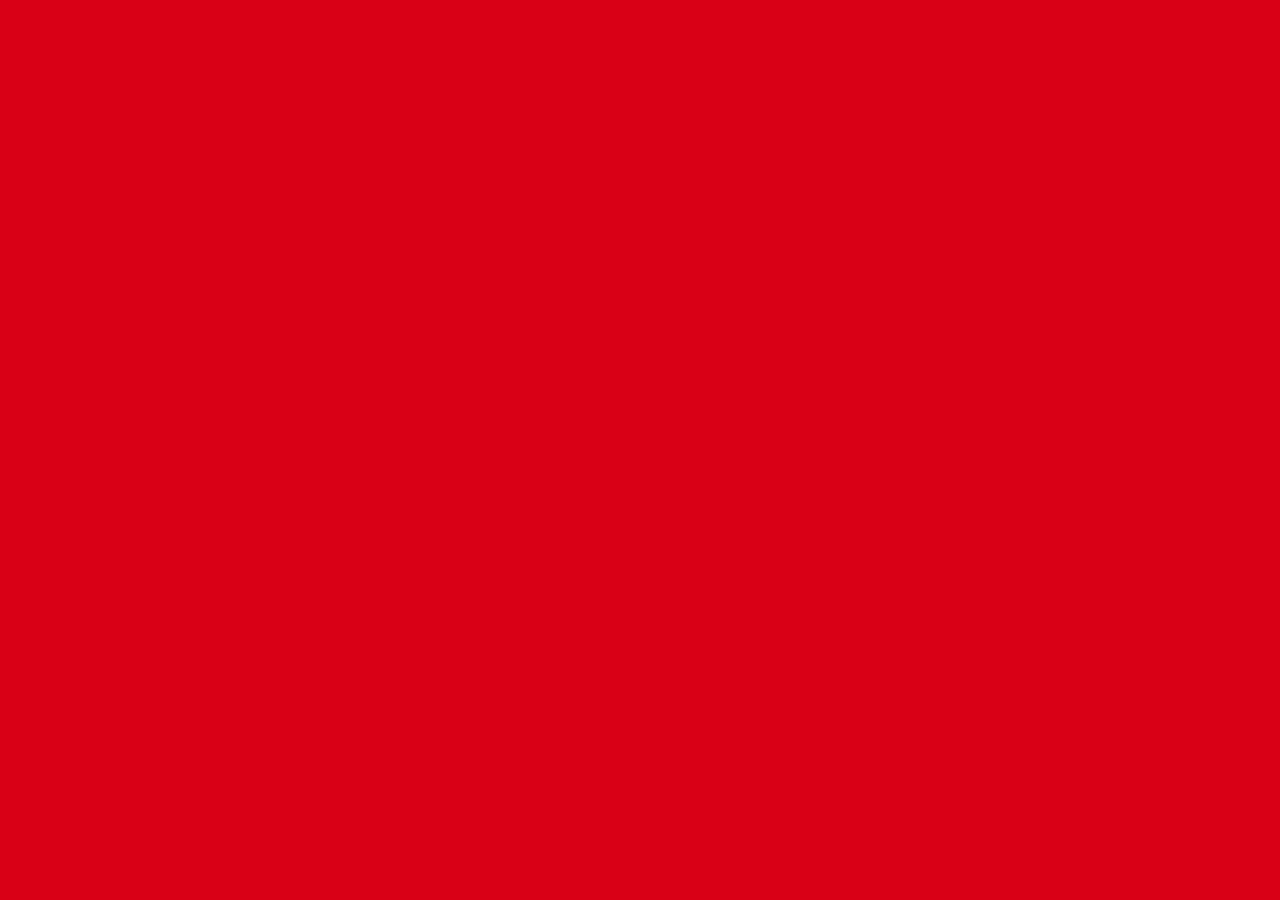
==== index.html @ 4412463e "Add files via upload" ====
<!DOCTYPE html>
<html lang="es">
  <head>
    <meta charset="UTF-8" />
    <link rel="icon" type="image/svg+xml" href="/BC_Mexico_logoA.svg" />
    <meta name="viewport" content="width=device-width, initial-scale=1.0" />
    <title>BC México | Creamos Ideas Que Hacen Crecer Marcas</title>
    <!-- Google Fonts - Poppins -->
    <link rel="preconnect" href="https://fonts.googleapis.com">
    <link rel="preconnect" href="https://fonts.gstatic.com" crossorigin>
    <link href="https://fonts.googleapis.com/css2?family=Poppins:ital,wght@0,300;0,400;0,500;0,600;0,700;0,800;0,900;1,400;1,600&display=swap" rel="stylesheet">
    <script type="module" crossorigin src="/assets/index-BzXA0Eig.js"></script>
    <link rel="stylesheet" crossorigin href="/assets/index-Bk-MIG-Q.css">
  </head>
  <body class="font-poppins antialiased bg-black text-white selection:bg-bc-red selection:text-white overflow-x-hidden">
    <div id="root"></div>
  </body>
</html>
---- assets/index-Bk-MIG-Q.css ----
*,:before,:after{--tw-border-spacing-x: 0;--tw-border-spacing-y: 0;--tw-translate-x: 0;--tw-translate-y: 0;--tw-rotate: 0;--tw-skew-x: 0;--tw-skew-y: 0;--tw-scale-x: 1;--tw-scale-y: 1;--tw-pan-x: ;--tw-pan-y: ;--tw-pinch-zoom: ;--tw-scroll-snap-strictness: proximity;--tw-gradient-from-position: ;--tw-gradient-via-position: ;--tw-gradient-to-position: ;--tw-ordinal: ;--tw-slashed-zero: ;--tw-numeric-figure: ;--tw-numeric-spacing: ;--tw-numeric-fraction: ;--tw-ring-inset: ;--tw-ring-offset-width: 0px;--tw-ring-offset-color: #fff;--tw-ring-color: rgb(59 130 246 / .5);--tw-ring-offset-shadow: 0 0 #0000;--tw-ring-shadow: 0 0 #0000;--tw-shadow: 0 0 #0000;--tw-shadow-colored: 0 0 #0000;--tw-blur: ;--tw-brightness: ;--tw-contrast: ;--tw-grayscale: ;--tw-hue-rotate: ;--tw-invert: ;--tw-saturate: ;--tw-sepia: ;--tw-drop-shadow: ;--tw-backdrop-blur: ;--tw-backdrop-brightness: ;--tw-backdrop-contrast: ;--tw-backdrop-grayscale: ;--tw-backdrop-hue-rotate: ;--tw-backdrop-invert: ;--tw-backdrop-opacity: ;--tw-backdrop-saturate: ;--tw-backdrop-sepia: ;--tw-contain-size: ;--tw-contain-layout: ;--tw-contain-paint: ;--tw-contain-style: }::backdrop{--tw-border-spacing-x: 0;--tw-border-spacing-y: 0;--tw-translate-x: 0;--tw-translate-y: 0;--tw-rotate: 0;--tw-skew-x: 0;--tw-skew-y: 0;--tw-scale-x: 1;--tw-scale-y: 1;--tw-pan-x: ;--tw-pan-y: ;--tw-pinch-zoom: ;--tw-scroll-snap-strictness: proximity;--tw-gradient-from-position: ;--tw-gradient-via-position: ;--tw-gradient-to-position: ;--tw-ordinal: ;--tw-slashed-zero: ;--tw-numeric-figure: ;--tw-numeric-spacing: ;--tw-numeric-fraction: ;--tw-ring-inset: ;--tw-ring-offset-width: 0px;--tw-ring-offset-color: #fff;--tw-ring-color: rgb(59 130 246 / .5);--tw-ring-offset-shadow: 0 0 #0000;--tw-ring-shadow: 0 0 #0000;--tw-shadow: 0 0 #0000;--tw-shadow-colored: 0 0 #0000;--tw-blur: ;--tw-brightness: ;--tw-contrast: ;--tw-grayscale: ;--tw-hue-rotate: ;--tw-invert: ;--tw-saturate: ;--tw-sepia: ;--tw-drop-shadow: ;--tw-backdrop-blur: ;--tw-backdrop-brightness: ;--tw-backdrop-contrast: ;--tw-backdrop-grayscale: ;--tw-backdrop-hue-rotate: ;--tw-backdrop-invert: ;--tw-backdrop-opacity: ;--tw-backdrop-saturate: ;--tw-backdrop-sepia: ;--tw-contain-size: ;--tw-contain-layout: ;--tw-contain-paint: ;--tw-contain-style: }*,:before,:after{box-sizing:border-box;border-width:0;border-style:solid;border-color:#e5e7eb}:before,:after{--tw-content: ""}html,:host{line-height:1.5;-webkit-text-size-adjust:100%;-moz-tab-size:4;-o-tab-size:4;tab-size:4;font-family:ui-sans-serif,system-ui,sans-serif,"Apple Color Emoji","Segoe UI Emoji",Segoe UI Symbol,"Noto Color Emoji";font-feature-settings:normal;font-variation-settings:normal;-webkit-tap-highlight-color:transparent}body{margin:0;line-height:inherit}hr{height:0;color:inherit;border-top-width:1px}abbr:where([title]){-webkit-text-decoration:underline dotted;text-decoration:underline dotted}h1,h2,h3,h4,h5,h6{font-size:inherit;font-weight:inherit}a{color:inherit;text-decoration:inherit}b,strong{font-weight:bolder}code,kbd,samp,pre{font-family:ui-monospace,SFMono-Regular,Menlo,Monaco,Consolas,Liberation Mono,Courier New,monospace;font-feature-settings:normal;font-variation-settings:normal;font-size:1em}small{font-size:80%}sub,sup{font-size:75%;line-height:0;position:relative;vertical-align:baseline}sub{bottom:-.25em}sup{top:-.5em}table{text-indent:0;border-color:inherit;border-collapse:collapse}button,input,optgroup,select,textarea{font-family:inherit;font-feature-settings:inherit;font-variation-settings:inherit;font-size:100%;font-weight:inherit;line-height:inherit;letter-spacing:inherit;color:inherit;margin:0;padding:0}button,select{text-transform:none}button,input:where([type=button]),input:where([type=reset]),input:where([type=submit]){-webkit-appearance:button;background-color:transparent;background-image:none}:-moz-focusring{outline:auto}:-moz-ui-invalid{box-shadow:none}progress{vertical-align:baseline}::-webkit-inner-spin-button,::-webkit-outer-spin-button{height:auto}[type=search]{-webkit-appearance:textfield;outline-offset:-2px}::-webkit-search-decoration{-webkit-appearance:none}::-webkit-file-upload-button{-webkit-appearance:button;font:inherit}summary{display:list-item}blockquote,dl,dd,h1,h2,h3,h4,h5,h6,hr,figure,p,pre{margin:0}fieldset{margin:0;padding:0}legend{padding:0}ol,ul,menu{list-style:none;margin:0;padding:0}dialog{padding:0}textarea{resize:vertical}input::-moz-placeholder,textarea::-moz-placeholder{opacity:1;color:#9ca3af}input::placeholder,textarea::placeholder{opacity:1;color:#9ca3af}button,[role=button]{cursor:pointer}:disabled{cursor:default}img,svg,video,canvas,audio,iframe,embed,object{display:block;vertical-align:middle}img,video{max-width:100%;height:auto}[hidden]:where(:not([hidden=until-found])){display:none}html{font-family:Poppins,sans-serif;scroll-padding-top:5rem}body{-webkit-font-smoothing:antialiased;-moz-osx-font-smoothing:grayscale;overflow-x:hidden}.pointer-events-none{pointer-events:none}.fixed{position:fixed}.absolute{position:absolute}.relative{position:relative}.inset-0{top:0;right:0;bottom:0;left:0}.bottom-0{bottom:0}.left-0{left:0}.right-0{right:0}.right-6{right:1.5rem}.top-0{top:0}.top-6{top:1.5rem}.z-0{z-index:0}.z-10{z-index:10}.z-20{z-index:20}.z-30{z-index:30}.z-40{z-index:40}.z-50{z-index:50}.col-span-1{grid-column:span 1 / span 1}.col-span-2{grid-column:span 2 / span 2}.mx-auto{margin-left:auto;margin-right:auto}.my-auto{margin-top:auto;margin-bottom:auto}.mb-0\.5{margin-bottom:.125rem}.mb-1{margin-bottom:.25rem}.mb-10{margin-bottom:2.5rem}.mb-12{margin-bottom:3rem}.mb-14{margin-bottom:3.5rem}.mb-16{margin-bottom:4rem}.mb-2{margin-bottom:.5rem}.mb-20{margin-bottom:5rem}.mb-3{margin-bottom:.75rem}.mb-4{margin-bottom:1rem}.mb-6{margin-bottom:1.5rem}.mb-8{margin-bottom:2rem}.ml-auto{margin-left:auto}.mr-3{margin-right:.75rem}.mt-0\.5{margin-top:.125rem}.mt-1{margin-top:.25rem}.mt-2{margin-top:.5rem}.mt-3{margin-top:.75rem}.mt-4{margin-top:1rem}.mt-6{margin-top:1.5rem}.line-clamp-2{overflow:hidden;display:-webkit-box;-webkit-box-orient:vertical;-webkit-line-clamp:2}.block{display:block}.inline-block{display:inline-block}.flex{display:flex}.grid{display:grid}.hidden{display:none}.h-0\.5{height:.125rem}.h-1{height:.25rem}.h-1\.5{height:.375rem}.h-10{height:2.5rem}.h-11{height:2.75rem}.h-12{height:3rem}.h-14{height:3.5rem}.h-16{height:4rem}.h-2\.5{height:.625rem}.h-20{height:5rem}.h-24{height:6rem}.h-48{height:12rem}.h-5{height:1.25rem}.h-6{height:1.5rem}.h-7{height:1.75rem}.h-8{height:2rem}.h-9{height:2.25rem}.h-96{height:24rem}.h-\[1\.5px\]{height:1.5px}.h-\[190px\]{height:190px}.h-\[1px\]{height:1px}.h-\[2px\]{height:2px}.h-\[3px\]{height:3px}.h-\[420px\]{height:420px}.h-full{height:100%}.h-screen{height:100vh}.max-h-\[90vh\]{max-height:90vh}.max-h-full{max-height:100%}.min-h-\[260px\]{min-height:260px}.min-h-\[300px\]{min-height:300px}.min-h-\[350px\]{min-height:350px}.min-h-\[380px\]{min-height:380px}.min-h-\[400px\]{min-height:400px}.min-h-\[480px\]{min-height:480px}.min-h-\[50vh\]{min-height:50vh}.min-h-\[55vh\]{min-height:55vh}.min-h-screen{min-height:100vh}.w-0{width:0px}.w-1\.5{width:.375rem}.w-10{width:2.5rem}.w-11{width:2.75rem}.w-12{width:3rem}.w-14{width:3.5rem}.w-16{width:4rem}.w-2\.5{width:.625rem}.w-20{width:5rem}.w-24{width:6rem}.w-36{width:9rem}.w-5{width:1.25rem}.w-6{width:1.5rem}.w-7{width:1.75rem}.w-72{width:18rem}.w-8{width:2rem}.w-9{width:2.25rem}.w-96{width:24rem}.w-\[280px\]{width:280px}.w-auto{width:auto}.w-full{width:100%}.w-max{width:-moz-max-content;width:max-content}.w-screen{width:100vw}.min-w-0{min-width:0px}.max-w-2xl{max-width:42rem}.max-w-5xl{max-width:64rem}.max-w-7xl{max-width:80rem}.max-w-\[120px\]{max-width:120px}.max-w-\[140px\]{max-width:140px}.max-w-full{max-width:100%}.max-w-lg{max-width:32rem}.max-w-xs{max-width:20rem}.flex-1{flex:1 1 0%}.flex-shrink-0{flex-shrink:0}.cursor-pointer{cursor:pointer}.select-none{-webkit-user-select:none;-moz-user-select:none;user-select:none}.resize-none{resize:none}.grid-cols-1{grid-template-columns:repeat(1,minmax(0,1fr))}.grid-cols-2{grid-template-columns:repeat(2,minmax(0,1fr))}.flex-col{flex-direction:column}.items-start{align-items:flex-start}.items-end{align-items:flex-end}.items-center{align-items:center}.items-stretch{align-items:stretch}.justify-start{justify-content:flex-start}.justify-end{justify-content:flex-end}.justify-center{justify-content:center}.justify-between{justify-content:space-between}.gap-0{gap:0px}.gap-10{gap:2.5rem}.gap-12{gap:3rem}.gap-4{gap:1rem}.gap-6{gap:1.5rem}.gap-8{gap:2rem}.gap-\[1px\]{gap:1px}.gap-x-8{-moz-column-gap:2rem;column-gap:2rem}.gap-y-3{row-gap:.75rem}.space-x-0>:not([hidden])~:not([hidden]){--tw-space-x-reverse: 0;margin-right:calc(0px * var(--tw-space-x-reverse));margin-left:calc(0px * calc(1 - var(--tw-space-x-reverse)))}.space-x-2>:not([hidden])~:not([hidden]){--tw-space-x-reverse: 0;margin-right:calc(.5rem * var(--tw-space-x-reverse));margin-left:calc(.5rem * calc(1 - var(--tw-space-x-reverse)))}.space-x-3>:not([hidden])~:not([hidden]){--tw-space-x-reverse: 0;margin-right:calc(.75rem * var(--tw-space-x-reverse));margin-left:calc(.75rem * calc(1 - var(--tw-space-x-reverse)))}.space-x-4>:not([hidden])~:not([hidden]){--tw-space-x-reverse: 0;margin-right:calc(1rem * var(--tw-space-x-reverse));margin-left:calc(1rem * calc(1 - var(--tw-space-x-reverse)))}.space-x-5>:not([hidden])~:not([hidden]){--tw-space-x-reverse: 0;margin-right:calc(1.25rem * var(--tw-space-x-reverse));margin-left:calc(1.25rem * calc(1 - var(--tw-space-x-reverse)))}.space-x-6>:not([hidden])~:not([hidden]){--tw-space-x-reverse: 0;margin-right:calc(1.5rem * var(--tw-space-x-reverse));margin-left:calc(1.5rem * calc(1 - var(--tw-space-x-reverse)))}.space-x-7>:not([hidden])~:not([hidden]){--tw-space-x-reverse: 0;margin-right:calc(1.75rem * var(--tw-space-x-reverse));margin-left:calc(1.75rem * calc(1 - var(--tw-space-x-reverse)))}.space-x-8>:not([hidden])~:not([hidden]){--tw-space-x-reverse: 0;margin-right:calc(2rem * var(--tw-space-x-reverse));margin-left:calc(2rem * calc(1 - var(--tw-space-x-reverse)))}.space-y-1>:not([hidden])~:not([hidden]){--tw-space-y-reverse: 0;margin-top:calc(.25rem * calc(1 - var(--tw-space-y-reverse)));margin-bottom:calc(.25rem * var(--tw-space-y-reverse))}.space-y-1\.5>:not([hidden])~:not([hidden]){--tw-space-y-reverse: 0;margin-top:calc(.375rem * calc(1 - var(--tw-space-y-reverse)));margin-bottom:calc(.375rem * var(--tw-space-y-reverse))}.space-y-3>:not([hidden])~:not([hidden]){--tw-space-y-reverse: 0;margin-top:calc(.75rem * calc(1 - var(--tw-space-y-reverse)));margin-bottom:calc(.75rem * var(--tw-space-y-reverse))}.space-y-3\.5>:not([hidden])~:not([hidden]){--tw-space-y-reverse: 0;margin-top:calc(.875rem * calc(1 - var(--tw-space-y-reverse)));margin-bottom:calc(.875rem * var(--tw-space-y-reverse))}.space-y-4>:not([hidden])~:not([hidden]){--tw-space-y-reverse: 0;margin-top:calc(1rem * calc(1 - var(--tw-space-y-reverse)));margin-bottom:calc(1rem * var(--tw-space-y-reverse))}.space-y-5>:not([hidden])~:not([hidden]){--tw-space-y-reverse: 0;margin-top:calc(1.25rem * calc(1 - var(--tw-space-y-reverse)));margin-bottom:calc(1.25rem * var(--tw-space-y-reverse))}.space-y-6>:not([hidden])~:not([hidden]){--tw-space-y-reverse: 0;margin-top:calc(1.5rem * calc(1 - var(--tw-space-y-reverse)));margin-bottom:calc(1.5rem * var(--tw-space-y-reverse))}.overflow-hidden{overflow:hidden}.overflow-y-auto{overflow-y:auto}.overflow-x-hidden{overflow-x:hidden}.whitespace-nowrap{white-space:nowrap}.break-all{word-break:break-all}.rounded{border-radius:.25rem}.rounded-full{border-radius:9999px}.rounded-none{border-radius:0}.border{border-width:1px}.border-2{border-width:2px}.border-b{border-bottom-width:1px}.border-r{border-right-width:1px}.border-t{border-top-width:1px}.border-bc-red{--tw-border-opacity: 1;border-color:rgb(217 0 22 / var(--tw-border-opacity, 1))}.border-bc-red\/80{border-color:#d90016cc}.border-gray-100{--tw-border-opacity: 1;border-color:rgb(243 244 246 / var(--tw-border-opacity, 1))}.border-gray-200{--tw-border-opacity: 1;border-color:rgb(229 231 235 / var(--tw-border-opacity, 1))}.border-gray-200\/80{border-color:#e5e7ebcc}.border-gray-200\/90{border-color:#e5e7ebe6}.border-gray-300{--tw-border-opacity: 1;border-color:rgb(209 213 219 / var(--tw-border-opacity, 1))}.border-slate-700{--tw-border-opacity: 1;border-color:rgb(51 65 85 / var(--tw-border-opacity, 1))}.border-white{--tw-border-opacity: 1;border-color:rgb(255 255 255 / var(--tw-border-opacity, 1))}.border-white\/10{border-color:#ffffff1a}.border-white\/15{border-color:#ffffff26}.border-white\/20{border-color:#fff3}.border-white\/30{border-color:#ffffff4d}.border-white\/50{border-color:#ffffff80}.bg-\[\#0d0d0d\]{--tw-bg-opacity: 1;background-color:rgb(13 13 13 / var(--tw-bg-opacity, 1))}.bg-\[\#181b22\]{--tw-bg-opacity: 1;background-color:rgb(24 27 34 / var(--tw-bg-opacity, 1))}.bg-bc-darkRed\/40{background-color:#b8001266}.bg-bc-red{--tw-bg-opacity: 1;background-color:rgb(217 0 22 / var(--tw-bg-opacity, 1))}.bg-bc-red\/95{background-color:#d90016f2}.bg-black{--tw-bg-opacity: 1;background-color:rgb(0 0 0 / var(--tw-bg-opacity, 1))}.bg-black\/20{background-color:#0003}.bg-black\/30{background-color:#0000004d}.bg-black\/70{background-color:#000000b3}.bg-gray-200\/80{background-color:#e5e7ebcc}.bg-gray-300{--tw-bg-opacity: 1;background-color:rgb(209 213 219 / var(--tw-bg-opacity, 1))}.bg-gray-50{--tw-bg-opacity: 1;background-color:rgb(249 250 251 / var(--tw-bg-opacity, 1))}.bg-gray-500{--tw-bg-opacity: 1;background-color:rgb(107 114 128 / var(--tw-bg-opacity, 1))}.bg-slate-400{--tw-bg-opacity: 1;background-color:rgb(148 163 184 / var(--tw-bg-opacity, 1))}.bg-slate-800{--tw-bg-opacity: 1;background-color:rgb(30 41 59 / var(--tw-bg-opacity, 1))}.bg-slate-900{--tw-bg-opacity: 1;background-color:rgb(15 23 42 / var(--tw-bg-opacity, 1))}.bg-transparent{background-color:transparent}.bg-white{--tw-bg-opacity: 1;background-color:rgb(255 255 255 / var(--tw-bg-opacity, 1))}.bg-white\/10{background-color:#ffffff1a}.bg-white\/40{background-color:#fff6}.bg-white\/60{background-color:#fff9}.bg-\[radial-gradient\(\#d90016_1px\,transparent_1px\)\]{background-image:radial-gradient(#d90016 1px,transparent 1px)}.bg-\[radial-gradient\(\#fff_1px\,transparent_1px\)\]{background-image:radial-gradient(#fff 1px,transparent 1px)}.bg-gradient-to-l{background-image:linear-gradient(to left,var(--tw-gradient-stops))}.bg-gradient-to-r{background-image:linear-gradient(to right,var(--tw-gradient-stops))}.bg-gradient-to-t{background-image:linear-gradient(to top,var(--tw-gradient-stops))}.from-bc-red\/80{--tw-gradient-from: rgb(217 0 22 / .8) var(--tw-gradient-from-position);--tw-gradient-to: rgb(217 0 22 / 0) var(--tw-gradient-to-position);--tw-gradient-stops: var(--tw-gradient-from), var(--tw-gradient-to)}.from-bc-red\/90{--tw-gradient-from: rgb(217 0 22 / .9) var(--tw-gradient-from-position);--tw-gradient-to: rgb(217 0 22 / 0) var(--tw-gradient-to-position);--tw-gradient-stops: var(--tw-gradient-from), var(--tw-gradient-to)}.from-black\/20{--tw-gradient-from: rgb(0 0 0 / .2) var(--tw-gradient-from-position);--tw-gradient-to: rgb(0 0 0 / 0) var(--tw-gradient-to-position);--tw-gradient-stops: var(--tw-gradient-from), var(--tw-gradient-to)}.from-black\/40{--tw-gradient-from: rgb(0 0 0 / .4) var(--tw-gradient-from-position);--tw-gradient-to: rgb(0 0 0 / 0) var(--tw-gradient-to-position);--tw-gradient-stops: var(--tw-gradient-from), var(--tw-gradient-to)}.from-black\/90{--tw-gradient-from: rgb(0 0 0 / .9) var(--tw-gradient-from-position);--tw-gradient-to: rgb(0 0 0 / 0) var(--tw-gradient-to-position);--tw-gradient-stops: var(--tw-gradient-from), var(--tw-gradient-to)}.from-gray-50{--tw-gradient-from: #f9fafb var(--tw-gradient-from-position);--tw-gradient-to: rgb(249 250 251 / 0) var(--tw-gradient-to-position);--tw-gradient-stops: var(--tw-gradient-from), var(--tw-gradient-to)}.from-white{--tw-gradient-from: #fff var(--tw-gradient-from-position);--tw-gradient-to: rgb(255 255 255 / 0) var(--tw-gradient-to-position);--tw-gradient-stops: var(--tw-gradient-from), var(--tw-gradient-to)}.via-bc-red\/40{--tw-gradient-to: rgb(217 0 22 / 0) var(--tw-gradient-to-position);--tw-gradient-stops: var(--tw-gradient-from), rgb(217 0 22 / .4) var(--tw-gradient-via-position), var(--tw-gradient-to)}.via-black\/40{--tw-gradient-to: rgb(0 0 0 / 0) var(--tw-gradient-to-position);--tw-gradient-stops: var(--tw-gradient-from), rgb(0 0 0 / .4) var(--tw-gradient-via-position), var(--tw-gradient-to)}.via-black\/50{--tw-gradient-to: rgb(0 0 0 / 0) var(--tw-gradient-to-position);--tw-gradient-stops: var(--tw-gradient-from), rgb(0 0 0 / .5) var(--tw-gradient-via-position), var(--tw-gradient-to)}.via-gray-50\/80{--tw-gradient-to: rgb(249 250 251 / 0) var(--tw-gradient-to-position);--tw-gradient-stops: var(--tw-gradient-from), rgb(249 250 251 / .8) var(--tw-gradient-via-position), var(--tw-gradient-to)}.via-transparent{--tw-gradient-to: rgb(0 0 0 / 0) var(--tw-gradient-to-position);--tw-gradient-stops: var(--tw-gradient-from), transparent var(--tw-gradient-via-position), var(--tw-gradient-to)}.via-white\/80{--tw-gradient-to: rgb(255 255 255 / 0) var(--tw-gradient-to-position);--tw-gradient-stops: var(--tw-gradient-from), rgb(255 255 255 / .8) var(--tw-gradient-via-position), var(--tw-gradient-to)}.to-black\/20{--tw-gradient-to: rgb(0 0 0 / .2) var(--tw-gradient-to-position)}.to-transparent{--tw-gradient-to: transparent var(--tw-gradient-to-position)}.stroke-\[1\.5\]{stroke-width:1.5}.stroke-\[2\]{stroke-width:2}.object-contain{-o-object-fit:contain;object-fit:contain}.object-cover{-o-object-fit:cover;object-fit:cover}.object-center{-o-object-position:center;object-position:center}.object-left{-o-object-position:left;object-position:left}.object-right{-o-object-position:right;object-position:right}.p-2{padding:.5rem}.p-3{padding:.75rem}.p-4{padding:1rem}.p-6{padding:1.5rem}.p-8{padding:2rem}.px-0{padding-left:0;padding-right:0}.px-2{padding-left:.5rem;padding-right:.5rem}.px-4{padding-left:1rem;padding-right:1rem}.px-6{padding-left:1.5rem;padding-right:1.5rem}.px-8{padding-left:2rem;padding-right:2rem}.py-0{padding-top:0;padding-bottom:0}.py-1{padding-top:.25rem;padding-bottom:.25rem}.py-12{padding-top:3rem;padding-bottom:3rem}.py-16{padding-top:4rem;padding-bottom:4rem}.py-20{padding-top:5rem;padding-bottom:5rem}.py-3{padding-top:.75rem;padding-bottom:.75rem}.py-4{padding-top:1rem;padding-bottom:1rem}.py-6{padding-top:1.5rem;padding-bottom:1.5rem}.pb-0{padding-bottom:0}.pb-10{padding-bottom:2.5rem}.pb-12{padding-bottom:3rem}.pb-2{padding-bottom:.5rem}.pl-0{padding-left:0}.pl-2{padding-left:.5rem}.pl-6{padding-left:1.5rem}.pr-0{padding-right:0}.pr-4{padding-right:1rem}.pr-6{padding-right:1.5rem}.pr-8{padding-right:2rem}.pt-0{padding-top:0}.pt-12{padding-top:3rem}.pt-16{padding-top:4rem}.pt-2{padding-top:.5rem}.pt-20{padding-top:5rem}.pt-28{padding-top:7rem}.pt-6{padding-top:1.5rem}.pt-8{padding-top:2rem}.text-center{text-align:center}.font-poppins{font-family:Poppins,sans-serif}.text-2xl{font-size:1.5rem;line-height:2rem}.text-3xl{font-size:1.875rem;line-height:2.25rem}.text-4xl{font-size:2.25rem;line-height:2.5rem}.text-6xl{font-size:3.75rem;line-height:1}.text-\[11px\]{font-size:11px}.text-base{font-size:1rem;line-height:1.5rem}.text-lg{font-size:1.125rem;line-height:1.75rem}.text-sm{font-size:.875rem;line-height:1.25rem}.text-xl{font-size:1.25rem;line-height:1.75rem}.text-xs{font-size:.75rem;line-height:1rem}.font-bold{font-weight:700}.font-extrabold{font-weight:800}.font-light{font-weight:300}.font-medium{font-weight:500}.font-normal{font-weight:400}.font-semibold{font-weight:600}.uppercase{text-transform:uppercase}.leading-\[1\.05\]{line-height:1.05}.leading-\[1\.12\]{line-height:1.12}.leading-\[1\.15\]{line-height:1.15}.leading-\[1\.1\]{line-height:1.1}.leading-none{line-height:1}.leading-relaxed{line-height:1.625}.leading-snug{line-height:1.375}.leading-tight{line-height:1.25}.tracking-\[0\.25em\]{letter-spacing:.25em}.tracking-\[0\.2em\]{letter-spacing:.2em}.tracking-tight{letter-spacing:-.025em}.tracking-wide{letter-spacing:.025em}.tracking-wider{letter-spacing:.05em}.tracking-widest{letter-spacing:.1em}.text-bc-red{--tw-text-opacity: 1;color:rgb(217 0 22 / var(--tw-text-opacity, 1))}.text-gray-300{--tw-text-opacity: 1;color:rgb(209 213 219 / var(--tw-text-opacity, 1))}.text-gray-400{--tw-text-opacity: 1;color:rgb(156 163 175 / var(--tw-text-opacity, 1))}.text-gray-500{--tw-text-opacity: 1;color:rgb(107 114 128 / var(--tw-text-opacity, 1))}.text-gray-600{--tw-text-opacity: 1;color:rgb(75 85 99 / var(--tw-text-opacity, 1))}.text-gray-700{--tw-text-opacity: 1;color:rgb(55 65 81 / var(--tw-text-opacity, 1))}.text-gray-800{--tw-text-opacity: 1;color:rgb(31 41 55 / var(--tw-text-opacity, 1))}.text-gray-900{--tw-text-opacity: 1;color:rgb(17 24 39 / var(--tw-text-opacity, 1))}.text-slate-300{--tw-text-opacity: 1;color:rgb(203 213 225 / var(--tw-text-opacity, 1))}.text-slate-500{--tw-text-opacity: 1;color:rgb(100 116 139 / var(--tw-text-opacity, 1))}.text-slate-700{--tw-text-opacity: 1;color:rgb(51 65 85 / var(--tw-text-opacity, 1))}.text-slate-800{--tw-text-opacity: 1;color:rgb(30 41 59 / var(--tw-text-opacity, 1))}.text-slate-900{--tw-text-opacity: 1;color:rgb(15 23 42 / var(--tw-text-opacity, 1))}.text-white{--tw-text-opacity: 1;color:rgb(255 255 255 / var(--tw-text-opacity, 1))}.text-white\/70{color:#ffffffb3}.text-white\/80{color:#fffc}.text-white\/90{color:#ffffffe6}.antialiased{-webkit-font-smoothing:antialiased;-moz-osx-font-smoothing:grayscale}.placeholder-gray-400::-moz-placeholder{--tw-placeholder-opacity: 1;color:rgb(156 163 175 / var(--tw-placeholder-opacity, 1))}.placeholder-gray-400::placeholder{--tw-placeholder-opacity: 1;color:rgb(156 163 175 / var(--tw-placeholder-opacity, 1))}.placeholder-white\/50::-moz-placeholder{color:#ffffff80}.placeholder-white\/50::placeholder{color:#ffffff80}.opacity-10{opacity:.1}.opacity-100{opacity:1}.opacity-5{opacity:.05}.opacity-75{opacity:.75}.opacity-80{opacity:.8}.opacity-90{opacity:.9}.shadow-2xl{--tw-shadow: 0 25px 50px -12px rgb(0 0 0 / .25);--tw-shadow-colored: 0 25px 50px -12px var(--tw-shadow-color);box-shadow:var(--tw-ring-offset-shadow, 0 0 #0000),var(--tw-ring-shadow, 0 0 #0000),var(--tw-shadow)}.shadow-lg{--tw-shadow: 0 10px 15px -3px rgb(0 0 0 / .1), 0 4px 6px -4px rgb(0 0 0 / .1);--tw-shadow-colored: 0 10px 15px -3px var(--tw-shadow-color), 0 4px 6px -4px var(--tw-shadow-color);box-shadow:var(--tw-ring-offset-shadow, 0 0 #0000),var(--tw-ring-shadow, 0 0 #0000),var(--tw-shadow)}.shadow-md{--tw-shadow: 0 4px 6px -1px rgb(0 0 0 / .1), 0 2px 4px -2px rgb(0 0 0 / .1);--tw-shadow-colored: 0 4px 6px -1px var(--tw-shadow-color), 0 2px 4px -2px var(--tw-shadow-color);box-shadow:var(--tw-ring-offset-shadow, 0 0 #0000),var(--tw-ring-shadow, 0 0 #0000),var(--tw-shadow)}.shadow-sm{--tw-shadow: 0 1px 2px 0 rgb(0 0 0 / .05);--tw-shadow-colored: 0 1px 2px 0 var(--tw-shadow-color);box-shadow:var(--tw-ring-offset-shadow, 0 0 #0000),var(--tw-ring-shadow, 0 0 #0000),var(--tw-shadow)}.shadow-xl{--tw-shadow: 0 20px 25px -5px rgb(0 0 0 / .1), 0 8px 10px -6px rgb(0 0 0 / .1);--tw-shadow-colored: 0 20px 25px -5px var(--tw-shadow-color), 0 8px 10px -6px var(--tw-shadow-color);box-shadow:var(--tw-ring-offset-shadow, 0 0 #0000),var(--tw-ring-shadow, 0 0 #0000),var(--tw-shadow)}.drop-shadow{--tw-drop-shadow: drop-shadow(0 1px 2px rgb(0 0 0 / .1)) drop-shadow(0 1px 1px rgb(0 0 0 / .06));filter:var(--tw-blur) var(--tw-brightness) var(--tw-contrast) var(--tw-grayscale) var(--tw-hue-rotate) var(--tw-invert) var(--tw-saturate) var(--tw-sepia) var(--tw-drop-shadow)}.drop-shadow-md{--tw-drop-shadow: drop-shadow(0 4px 3px rgb(0 0 0 / .07)) drop-shadow(0 2px 2px rgb(0 0 0 / .06));filter:var(--tw-blur) var(--tw-brightness) var(--tw-contrast) var(--tw-grayscale) var(--tw-hue-rotate) var(--tw-invert) var(--tw-saturate) var(--tw-sepia) var(--tw-drop-shadow)}.grayscale{--tw-grayscale: grayscale(100%);filter:var(--tw-blur) var(--tw-brightness) var(--tw-contrast) var(--tw-grayscale) var(--tw-hue-rotate) var(--tw-invert) var(--tw-saturate) var(--tw-sepia) var(--tw-drop-shadow)}.filter{filter:var(--tw-blur) var(--tw-brightness) var(--tw-contrast) var(--tw-grayscale) var(--tw-hue-rotate) var(--tw-invert) var(--tw-saturate) var(--tw-sepia) var(--tw-drop-shadow)}.backdrop-blur-md{--tw-backdrop-blur: blur(12px);-webkit-backdrop-filter:var(--tw-backdrop-blur) var(--tw-backdrop-brightness) var(--tw-backdrop-contrast) var(--tw-backdrop-grayscale) var(--tw-backdrop-hue-rotate) var(--tw-backdrop-invert) var(--tw-backdrop-opacity) var(--tw-backdrop-saturate) var(--tw-backdrop-sepia);backdrop-filter:var(--tw-backdrop-blur) var(--tw-backdrop-brightness) var(--tw-backdrop-contrast) var(--tw-backdrop-grayscale) var(--tw-backdrop-hue-rotate) var(--tw-backdrop-invert) var(--tw-backdrop-opacity) var(--tw-backdrop-saturate) var(--tw-backdrop-sepia)}.backdrop-blur-sm{--tw-backdrop-blur: blur(4px);-webkit-backdrop-filter:var(--tw-backdrop-blur) var(--tw-backdrop-brightness) var(--tw-backdrop-contrast) var(--tw-backdrop-grayscale) var(--tw-backdrop-hue-rotate) var(--tw-backdrop-invert) var(--tw-backdrop-opacity) var(--tw-backdrop-saturate) var(--tw-backdrop-sepia);backdrop-filter:var(--tw-backdrop-blur) var(--tw-backdrop-brightness) var(--tw-backdrop-contrast) var(--tw-backdrop-grayscale) var(--tw-backdrop-hue-rotate) var(--tw-backdrop-invert) var(--tw-backdrop-opacity) var(--tw-backdrop-saturate) var(--tw-backdrop-sepia)}.transition{transition-property:color,background-color,border-color,text-decoration-color,fill,stroke,opacity,box-shadow,transform,filter,backdrop-filter;transition-timing-function:cubic-bezier(.4,0,.2,1);transition-duration:.15s}.transition-all{transition-property:all;transition-timing-function:cubic-bezier(.4,0,.2,1);transition-duration:.15s}.transition-colors{transition-property:color,background-color,border-color,text-decoration-color,fill,stroke;transition-timing-function:cubic-bezier(.4,0,.2,1);transition-duration:.15s}.transition-opacity{transition-property:opacity;transition-timing-function:cubic-bezier(.4,0,.2,1);transition-duration:.15s}.transition-transform{transition-property:transform;transition-timing-function:cubic-bezier(.4,0,.2,1);transition-duration:.15s}.duration-200{transition-duration:.2s}.duration-300{transition-duration:.3s}.duration-500{transition-duration:.5s}.duration-700{transition-duration:.7s}.ease-in-out{transition-timing-function:cubic-bezier(.4,0,.2,1)}.\[background-size\:16px_16px\]{background-size:16px 16px}html.lenis,html.lenis body{height:auto}.lenis.lenis-smooth{scroll-behavior:auto!important}.lenis.lenis-smooth [data-lenis-prevent]{overscroll-behavior:contain}.lenis.lenis-stopped{overflow:hidden}.lenis.lenis-smooth iframe{pointer-events:none}@keyframes marquee{0%{transform:translate(0)}to{transform:translate(-50%)}}@keyframes marquee-reverse{0%{transform:translate(-50%)}to{transform:translate(0)}}.animate-marquee{display:flex;width:-moz-max-content;width:max-content;animation:marquee 50s linear infinite;will-change:transform}.animate-marquee-reverse{display:flex;width:-moz-max-content;width:max-content;animation:marquee-reverse 50s linear infinite;will-change:transform}::-webkit-scrollbar{width:8px}::-webkit-scrollbar-track{background:#0f0f0f}::-webkit-scrollbar-thumb{background:#d90016;border-radius:4px}::-webkit-scrollbar-thumb:hover{background:#b80012}@keyframes fadeIn{0%{opacity:0;transform:translateY(25px)}to{opacity:1;transform:translateY(0)}}.animate-fade-in{animation:fadeIn .9s cubic-bezier(.16,1,.3,1) forwards}.animate-fade-in-delay{animation:fadeIn .9s cubic-bezier(.16,1,.3,1) .2s forwards;opacity:0}.animate-fade-in-delay-2{animation:fadeIn .9s cubic-bezier(.16,1,.3,1) .4s forwards;opacity:0}.selection\:bg-bc-red *::-moz-selection{--tw-bg-opacity: 1;background-color:rgb(217 0 22 / var(--tw-bg-opacity, 1))}.selection\:bg-bc-red *::selection{--tw-bg-opacity: 1;background-color:rgb(217 0 22 / var(--tw-bg-opacity, 1))}.selection\:bg-white *::-moz-selection{--tw-bg-opacity: 1;background-color:rgb(255 255 255 / var(--tw-bg-opacity, 1))}.selection\:bg-white *::selection{--tw-bg-opacity: 1;background-color:rgb(255 255 255 / var(--tw-bg-opacity, 1))}.selection\:text-bc-red *::-moz-selection{--tw-text-opacity: 1;color:rgb(217 0 22 / var(--tw-text-opacity, 1))}.selection\:text-bc-red *::selection{--tw-text-opacity: 1;color:rgb(217 0 22 / var(--tw-text-opacity, 1))}.selection\:text-white *::-moz-selection{--tw-text-opacity: 1;color:rgb(255 255 255 / var(--tw-text-opacity, 1))}.selection\:text-white *::selection{--tw-text-opacity: 1;color:rgb(255 255 255 / var(--tw-text-opacity, 1))}.selection\:bg-bc-red::-moz-selection{--tw-bg-opacity: 1;background-color:rgb(217 0 22 / var(--tw-bg-opacity, 1))}.selection\:bg-bc-red::selection{--tw-bg-opacity: 1;background-color:rgb(217 0 22 / var(--tw-bg-opacity, 1))}.selection\:bg-white::-moz-selection{--tw-bg-opacity: 1;background-color:rgb(255 255 255 / var(--tw-bg-opacity, 1))}.selection\:bg-white::selection{--tw-bg-opacity: 1;background-color:rgb(255 255 255 / var(--tw-bg-opacity, 1))}.selection\:text-bc-red::-moz-selection{--tw-text-opacity: 1;color:rgb(217 0 22 / var(--tw-text-opacity, 1))}.selection\:text-bc-red::selection{--tw-text-opacity: 1;color:rgb(217 0 22 / var(--tw-text-opacity, 1))}.selection\:text-white::-moz-selection{--tw-text-opacity: 1;color:rgb(255 255 255 / var(--tw-text-opacity, 1))}.selection\:text-white::selection{--tw-text-opacity: 1;color:rgb(255 255 255 / var(--tw-text-opacity, 1))}.last\:border-r-0:last-child{border-right-width:0px}.hover\:border-slate-800:hover{--tw-border-opacity: 1;border-color:rgb(30 41 59 / var(--tw-border-opacity, 1))}.hover\:bg-bc-darkRed:hover{--tw-bg-opacity: 1;background-color:rgb(184 0 18 / var(--tw-bg-opacity, 1))}.hover\:bg-gray-100:hover{--tw-bg-opacity: 1;background-color:rgb(243 244 246 / var(--tw-bg-opacity, 1))}.hover\:bg-gray-50\/50:hover{background-color:#f9fafb80}.hover\:bg-slate-50:hover{--tw-bg-opacity: 1;background-color:rgb(248 250 252 / var(--tw-bg-opacity, 1))}.hover\:bg-slate-800:hover{--tw-bg-opacity: 1;background-color:rgb(30 41 59 / var(--tw-bg-opacity, 1))}.hover\:bg-white\/10:hover{background-color:#ffffff1a}.hover\:pl-2:hover{padding-left:.5rem}.hover\:text-bc-red:hover{--tw-text-opacity: 1;color:rgb(217 0 22 / var(--tw-text-opacity, 1))}.hover\:text-black:hover{--tw-text-opacity: 1;color:rgb(0 0 0 / var(--tw-text-opacity, 1))}.hover\:text-gray-300:hover{--tw-text-opacity: 1;color:rgb(209 213 219 / var(--tw-text-opacity, 1))}.hover\:text-white:hover{--tw-text-opacity: 1;color:rgb(255 255 255 / var(--tw-text-opacity, 1))}.hover\:opacity-75:hover{opacity:.75}.hover\:opacity-80:hover{opacity:.8}.hover\:shadow-xl:hover{--tw-shadow: 0 20px 25px -5px rgb(0 0 0 / .1), 0 8px 10px -6px rgb(0 0 0 / .1);--tw-shadow-colored: 0 20px 25px -5px var(--tw-shadow-color), 0 8px 10px -6px var(--tw-shadow-color);box-shadow:var(--tw-ring-offset-shadow, 0 0 #0000),var(--tw-ring-shadow, 0 0 #0000),var(--tw-shadow)}.focus\:border-bc-red:focus{--tw-border-opacity: 1;border-color:rgb(217 0 22 / var(--tw-border-opacity, 1))}.focus\:border-white:focus{--tw-border-opacity: 1;border-color:rgb(255 255 255 / var(--tw-border-opacity, 1))}.focus\:outline-none:focus{outline:2px solid transparent;outline-offset:2px}.focus\:ring-2:focus{--tw-ring-offset-shadow: var(--tw-ring-inset) 0 0 0 var(--tw-ring-offset-width) var(--tw-ring-offset-color);--tw-ring-shadow: var(--tw-ring-inset) 0 0 0 calc(2px + var(--tw-ring-offset-width)) var(--tw-ring-color);box-shadow:var(--tw-ring-offset-shadow),var(--tw-ring-shadow),var(--tw-shadow, 0 0 #0000)}.focus\:ring-bc-red\/20:focus{--tw-ring-color: rgb(217 0 22 / .2)}.focus\:ring-white\/20:focus{--tw-ring-color: rgb(255 255 255 / .2)}.active\:scale-95:active{--tw-scale-x: .95;--tw-scale-y: .95;transform:translate(var(--tw-translate-x),var(--tw-translate-y)) rotate(var(--tw-rotate)) skew(var(--tw-skew-x)) skewY(var(--tw-skew-y)) scaleX(var(--tw-scale-x)) scaleY(var(--tw-scale-y))}.group:hover .group-hover\:w-full{width:100%}.group:hover .group-hover\:translate-x-1{--tw-translate-x: .25rem;transform:translate(var(--tw-translate-x),var(--tw-translate-y)) rotate(var(--tw-rotate)) skew(var(--tw-skew-x)) skewY(var(--tw-skew-y)) scaleX(var(--tw-scale-x)) scaleY(var(--tw-scale-y))}.group:hover .group-hover\:scale-105{--tw-scale-x: 1.05;--tw-scale-y: 1.05;transform:translate(var(--tw-translate-x),var(--tw-translate-y)) rotate(var(--tw-rotate)) skew(var(--tw-skew-x)) skewY(var(--tw-skew-y)) scaleX(var(--tw-scale-x)) scaleY(var(--tw-scale-y))}.group:hover .group-hover\:border-bc-red{--tw-border-opacity: 1;border-color:rgb(217 0 22 / var(--tw-border-opacity, 1))}.group:hover .group-hover\:bg-white{--tw-bg-opacity: 1;background-color:rgb(255 255 255 / var(--tw-bg-opacity, 1))}.group:hover .group-hover\:text-bc-red{--tw-text-opacity: 1;color:rgb(217 0 22 / var(--tw-text-opacity, 1))}.group:hover .group-hover\:text-slate-900{--tw-text-opacity: 1;color:rgb(15 23 42 / var(--tw-text-opacity, 1))}.group:hover .group-hover\:opacity-100{opacity:1}.group:hover .group-hover\:shadow-md{--tw-shadow: 0 4px 6px -1px rgb(0 0 0 / .1), 0 2px 4px -2px rgb(0 0 0 / .1);--tw-shadow-colored: 0 4px 6px -1px var(--tw-shadow-color), 0 2px 4px -2px var(--tw-shadow-color);box-shadow:var(--tw-ring-offset-shadow, 0 0 #0000),var(--tw-ring-shadow, 0 0 #0000),var(--tw-shadow)}.group:hover .group-hover\:grayscale-0{--tw-grayscale: grayscale(0);filter:var(--tw-blur) var(--tw-brightness) var(--tw-contrast) var(--tw-grayscale) var(--tw-hue-rotate) var(--tw-invert) var(--tw-saturate) var(--tw-sepia) var(--tw-drop-shadow)}@media (min-width: 640px){.sm\:col-span-1{grid-column:span 1 / span 1}.sm\:mb-10{margin-bottom:2.5rem}.sm\:mb-8{margin-bottom:2rem}.sm\:block{display:block}.sm\:h-10{height:2.5rem}.sm\:h-12{height:3rem}.sm\:h-14{height:3.5rem}.sm\:h-24{height:6rem}.sm\:h-28{height:7rem}.sm\:h-6{height:1.5rem}.sm\:h-64{height:16rem}.sm\:h-\[210px\]{height:210px}.sm\:h-\[460px\]{height:460px}.sm\:min-h-\[450px\]{min-height:450px}.sm\:min-h-\[480px\]{min-height:480px}.sm\:min-h-\[540px\]{min-height:540px}.sm\:min-h-\[60vh\]{min-height:60vh}.sm\:min-h-\[65vh\]{min-height:65vh}.sm\:w-10{width:2.5rem}.sm\:w-12{width:3rem}.sm\:w-28{width:7rem}.sm\:w-32{width:8rem}.sm\:w-44{width:11rem}.sm\:w-6{width:1.5rem}.sm\:w-96{width:24rem}.sm\:w-\[320px\]{width:320px}.sm\:max-w-xs{max-width:20rem}.sm\:grid-cols-2{grid-template-columns:repeat(2,minmax(0,1fr))}.sm\:grid-cols-3{grid-template-columns:repeat(3,minmax(0,1fr))}.sm\:flex-row{flex-direction:row}.sm\:flex-col{flex-direction:column}.sm\:items-start{align-items:flex-start}.sm\:gap-10{gap:2.5rem}.sm\:gap-8{gap:2rem}.sm\:gap-y-4{row-gap:1rem}.sm\:space-x-0>:not([hidden])~:not([hidden]){--tw-space-x-reverse: 0;margin-right:calc(0px * var(--tw-space-x-reverse));margin-left:calc(0px * calc(1 - var(--tw-space-x-reverse)))}.sm\:space-x-12>:not([hidden])~:not([hidden]){--tw-space-x-reverse: 0;margin-right:calc(3rem * var(--tw-space-x-reverse));margin-left:calc(3rem * calc(1 - var(--tw-space-x-reverse)))}.sm\:space-x-8>:not([hidden])~:not([hidden]){--tw-space-x-reverse: 0;margin-right:calc(2rem * var(--tw-space-x-reverse));margin-left:calc(2rem * calc(1 - var(--tw-space-x-reverse)))}.sm\:space-y-0>:not([hidden])~:not([hidden]){--tw-space-y-reverse: 0;margin-top:calc(0px * calc(1 - var(--tw-space-y-reverse)));margin-bottom:calc(0px * var(--tw-space-y-reverse))}.sm\:space-y-2>:not([hidden])~:not([hidden]){--tw-space-y-reverse: 0;margin-top:calc(.5rem * calc(1 - var(--tw-space-y-reverse)));margin-bottom:calc(.5rem * var(--tw-space-y-reverse))}.sm\:space-y-4>:not([hidden])~:not([hidden]){--tw-space-y-reverse: 0;margin-top:calc(1rem * calc(1 - var(--tw-space-y-reverse)));margin-bottom:calc(1rem * var(--tw-space-y-reverse))}.sm\:space-y-8>:not([hidden])~:not([hidden]){--tw-space-y-reverse: 0;margin-top:calc(2rem * calc(1 - var(--tw-space-y-reverse)));margin-bottom:calc(2rem * var(--tw-space-y-reverse))}.sm\:border-r{border-right-width:1px}.sm\:p-10{padding:2.5rem}.sm\:p-4{padding:1rem}.sm\:p-6{padding:1.5rem}.sm\:p-8{padding:2rem}.sm\:px-10{padding-left:2.5rem;padding-right:2.5rem}.sm\:px-12{padding-left:3rem;padding-right:3rem}.sm\:px-8{padding-left:2rem;padding-right:2rem}.sm\:py-3\.5{padding-top:.875rem;padding-bottom:.875rem}.sm\:pb-14{padding-bottom:3.5rem}.sm\:pb-16{padding-bottom:4rem}.sm\:pl-12{padding-left:3rem}.sm\:pt-8{padding-top:2rem}.sm\:text-2xl{font-size:1.5rem;line-height:2rem}.sm\:text-3xl{font-size:1.875rem;line-height:2.25rem}.sm\:text-4xl{font-size:2.25rem;line-height:2.5rem}.sm\:text-5xl{font-size:3rem;line-height:1}.sm\:text-7xl{font-size:4.5rem;line-height:1}.sm\:text-base{font-size:1rem;line-height:1.5rem}.sm\:text-lg{font-size:1.125rem;line-height:1.75rem}.sm\:text-sm{font-size:.875rem;line-height:1.25rem}.sm\:text-xl{font-size:1.25rem;line-height:1.75rem}.sm\:text-xs{font-size:.75rem;line-height:1rem}.sm\:tracking-\[0\.25em\]{letter-spacing:.25em}}@media (min-width: 768px){.md\:col-span-2{grid-column:span 2 / span 2}.md\:col-span-3{grid-column:span 3 / span 3}.md\:col-span-4{grid-column:span 4 / span 4}.md\:col-span-5{grid-column:span 5 / span 5}.md\:col-span-7{grid-column:span 7 / span 7}.md\:mb-12{margin-bottom:3rem}.md\:mb-16{margin-bottom:4rem}.md\:mb-20{margin-bottom:5rem}.md\:mb-24{margin-bottom:6rem}.md\:mb-28{margin-bottom:7rem}.md\:flex{display:flex}.md\:hidden{display:none}.md\:h-12{height:3rem}.md\:h-28{height:7rem}.md\:h-\[230px\]{height:230px}.md\:min-h-\[500px\]{min-height:500px}.md\:w-48{width:12rem}.md\:max-w-md{max-width:28rem}.md\:grid-cols-12{grid-template-columns:repeat(12,minmax(0,1fr))}.md\:grid-cols-2{grid-template-columns:repeat(2,minmax(0,1fr))}.md\:grid-cols-3{grid-template-columns:repeat(3,minmax(0,1fr))}.md\:gap-8{gap:2rem}.md\:space-x-10>:not([hidden])~:not([hidden]){--tw-space-x-reverse: 0;margin-right:calc(2.5rem * var(--tw-space-x-reverse));margin-left:calc(2.5rem * calc(1 - var(--tw-space-x-reverse)))}.md\:space-x-16>:not([hidden])~:not([hidden]){--tw-space-x-reverse: 0;margin-right:calc(4rem * var(--tw-space-x-reverse));margin-left:calc(4rem * calc(1 - var(--tw-space-x-reverse)))}.md\:border-r{border-right-width:1px}.md\:border-white\/20{border-color:#fff3}.md\:object-center{-o-object-position:center;object-position:center}.md\:p-10{padding:2.5rem}.md\:p-5{padding:1.25rem}.md\:p-6{padding:1.5rem}.md\:px-12{padding-left:3rem;padding-right:3rem}.md\:py-16{padding-top:4rem;padding-bottom:4rem}.md\:py-24{padding-top:6rem;padding-bottom:6rem}.md\:py-28{padding-top:7rem;padding-bottom:7rem}.md\:py-8{padding-top:2rem;padding-bottom:2rem}.md\:pl-4{padding-left:1rem}.md\:pr-8{padding-right:2rem}.md\:pt-16{padding-top:4rem}.md\:text-2xl{font-size:1.5rem;line-height:2rem}.md\:text-4xl{font-size:2.25rem;line-height:2.5rem}.md\:text-5xl{font-size:3rem;line-height:1}.md\:text-6xl{font-size:3.75rem;line-height:1}.md\:text-8xl{font-size:6rem;line-height:1}.md\:text-base{font-size:1rem;line-height:1.5rem}.md\:text-lg{font-size:1.125rem;line-height:1.75rem}}@media (min-width: 1024px){.lg\:col-span-2{grid-column:span 2 / span 2}.lg\:col-span-3{grid-column:span 3 / span 3}.lg\:col-span-4{grid-column:span 4 / span 4}.lg\:col-span-5{grid-column:span 5 / span 5}.lg\:col-span-6{grid-column:span 6 / span 6}.lg\:col-span-7{grid-column:span 7 / span 7}.lg\:mb-0{margin-bottom:0}.lg\:mt-8{margin-top:2rem}.lg\:min-h-\[440px\]{min-height:440px}.lg\:min-h-\[560px\]{min-height:560px}.lg\:min-h-\[580px\]{min-height:580px}.lg\:min-h-\[600px\]{min-height:600px}.lg\:min-h-\[70vh\]{min-height:70vh}.lg\:min-h-\[75vh\]{min-height:75vh}.lg\:w-\[125\%\]{width:125%}.lg\:w-\[330px\]{width:330px}.lg\:w-\[38\%\]{width:38%}.lg\:w-\[62\%\]{width:62%}.lg\:grid-cols-12{grid-template-columns:repeat(12,minmax(0,1fr))}.lg\:grid-cols-4{grid-template-columns:repeat(4,minmax(0,1fr))}.lg\:grid-cols-6{grid-template-columns:repeat(6,minmax(0,1fr))}.lg\:flex-row{flex-direction:row}.lg\:gap-12{gap:3rem}.lg\:gap-16{gap:4rem}.lg\:gap-8{gap:2rem}.lg\:space-x-12>:not([hidden])~:not([hidden]){--tw-space-x-reverse: 0;margin-right:calc(3rem * var(--tw-space-x-reverse));margin-left:calc(3rem * calc(1 - var(--tw-space-x-reverse)))}.lg\:p-12{padding:3rem}.lg\:p-14{padding:3.5rem}.lg\:px-14{padding-left:3.5rem;padding-right:3.5rem}.lg\:px-16{padding-left:4rem;padding-right:4rem}.lg\:py-20{padding-top:5rem;padding-bottom:5rem}.lg\:py-24{padding-top:6rem;padding-bottom:6rem}.lg\:pb-16{padding-bottom:4rem}.lg\:pb-20{padding-bottom:5rem}.lg\:pl-10{padding-left:2.5rem}.lg\:pl-16{padding-left:4rem}.lg\:pl-4{padding-left:1rem}.lg\:pr-12{padding-right:3rem}.lg\:pt-4{padding-top:1rem}.lg\:text-5xl{font-size:3rem;line-height:1}.lg\:text-6xl{font-size:3.75rem;line-height:1}.lg\:text-7xl{font-size:4.5rem;line-height:1}.lg\:text-\[100px\]{font-size:100px}.lg\:text-\[28px\]{font-size:28px}.lg\:text-\[40px\]{font-size:40px}.lg\:text-\[42px\]{font-size:42px}.lg\:text-\[44px\]{font-size:44px}.lg\:text-base{font-size:1rem;line-height:1.5rem}}@media (min-width: 1280px){.xl\:w-\[130\%\]{width:130%}.xl\:w-\[34\%\]{width:34%}.xl\:w-\[66\%\]{width:66%}.xl\:px-20{padding-left:5rem;padding-right:5rem}.xl\:pl-24{padding-left:6rem}.xl\:text-\[120px\]{font-size:120px}.xl\:text-\[44px\]{font-size:44px}.xl\:text-\[46px\]{font-size:46px}.xl\:text-\[52px\]{font-size:52px}}
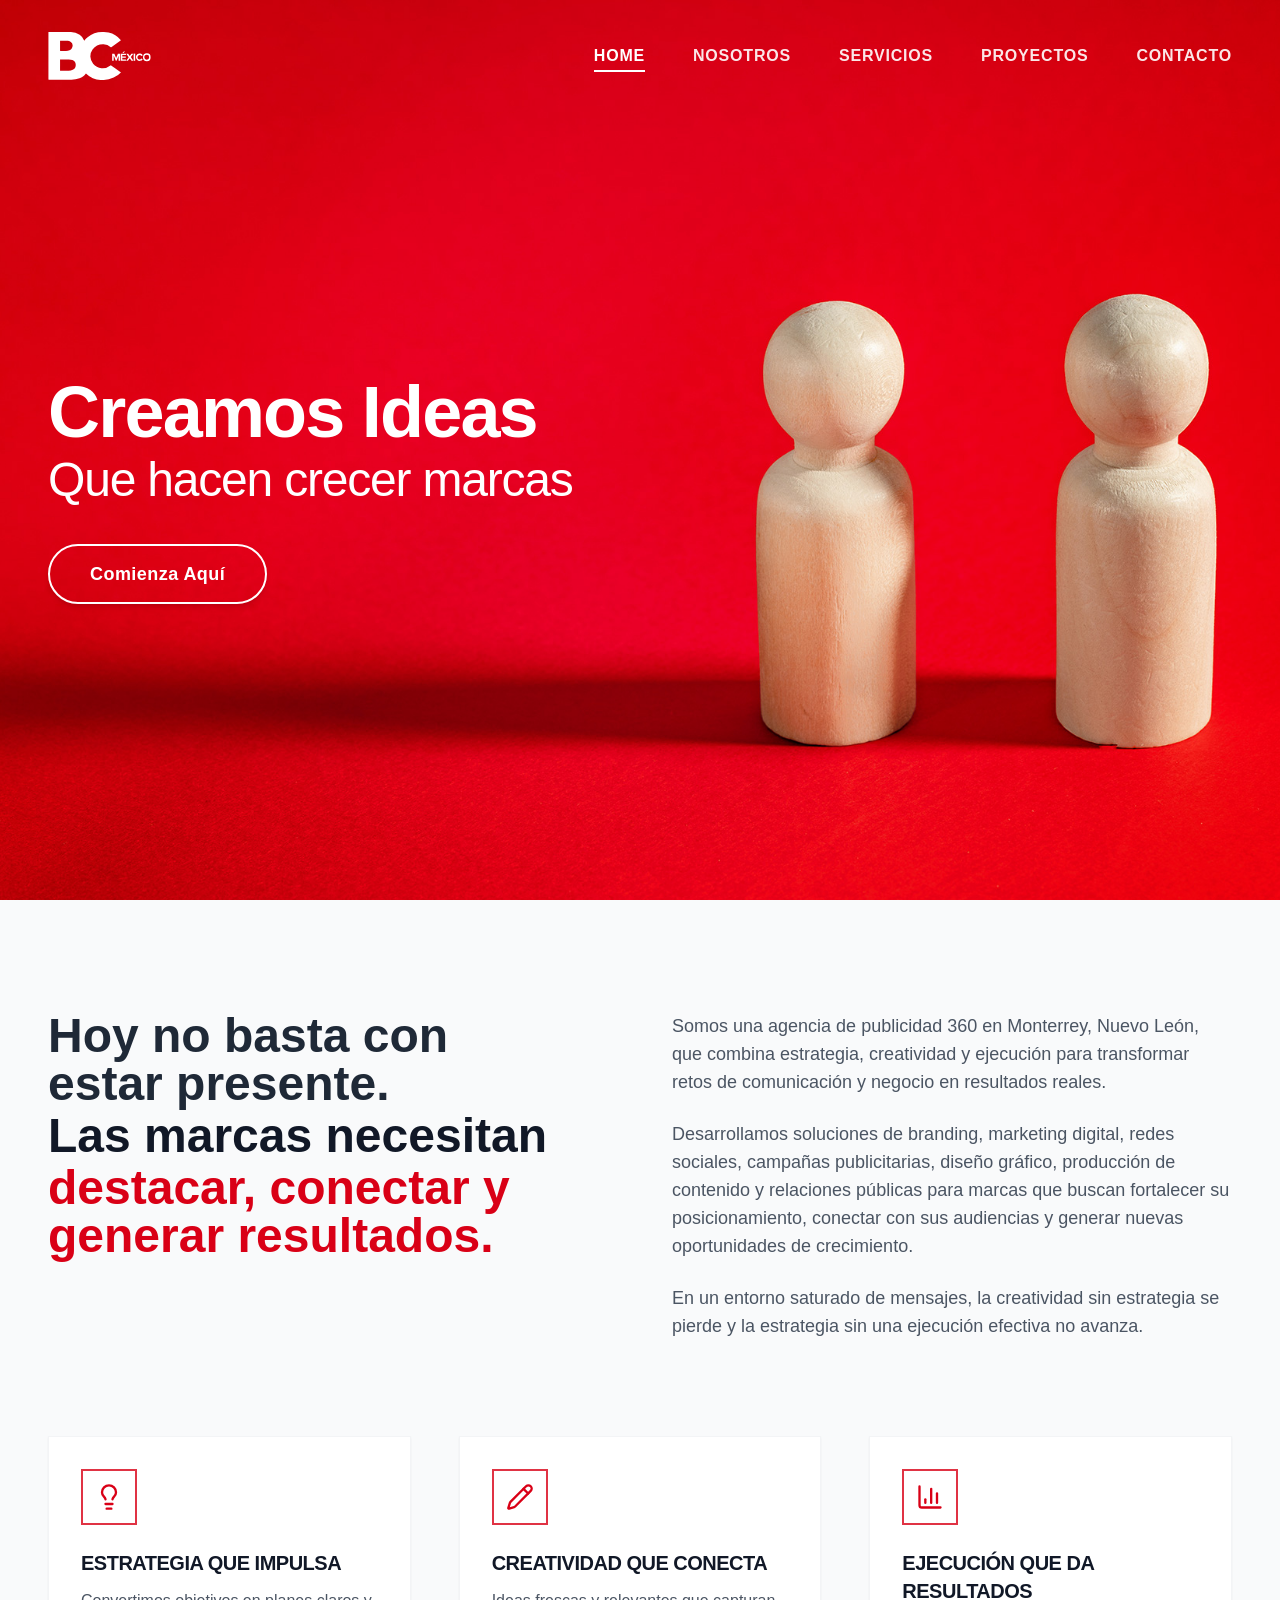
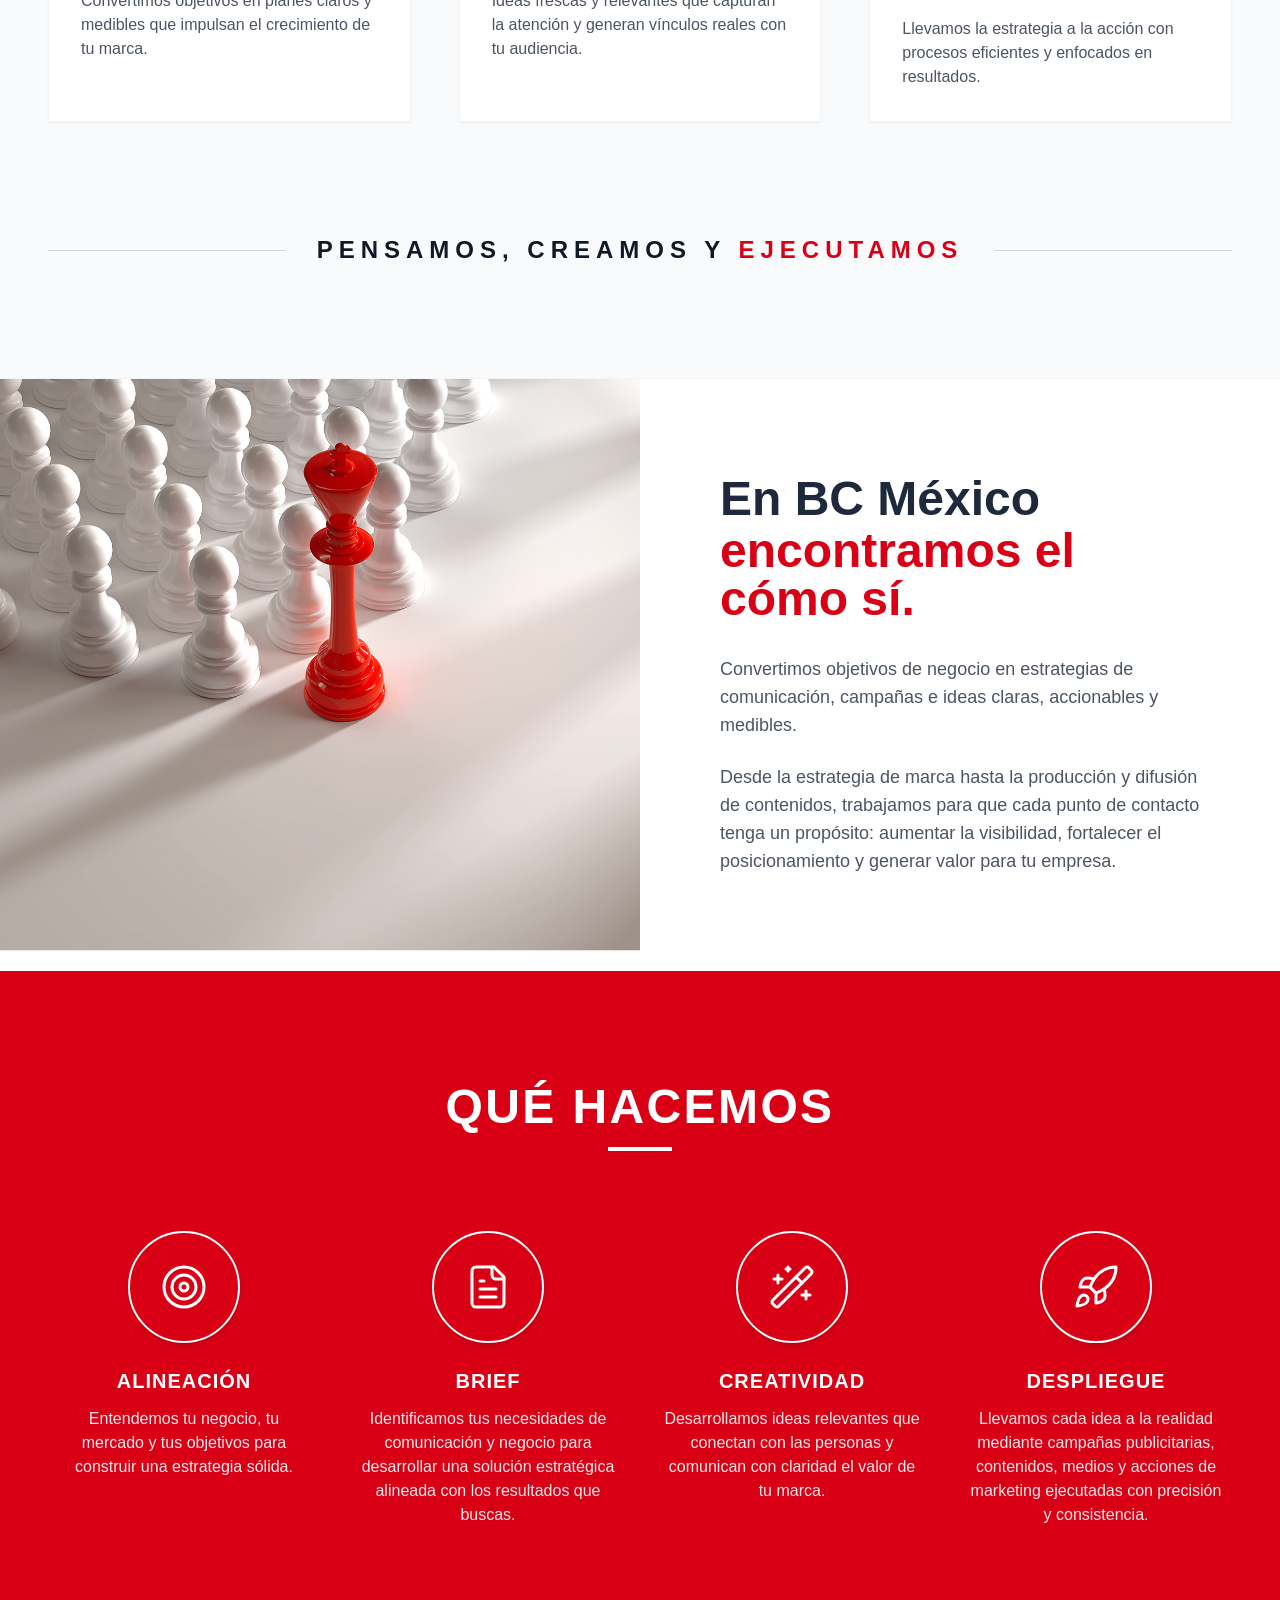
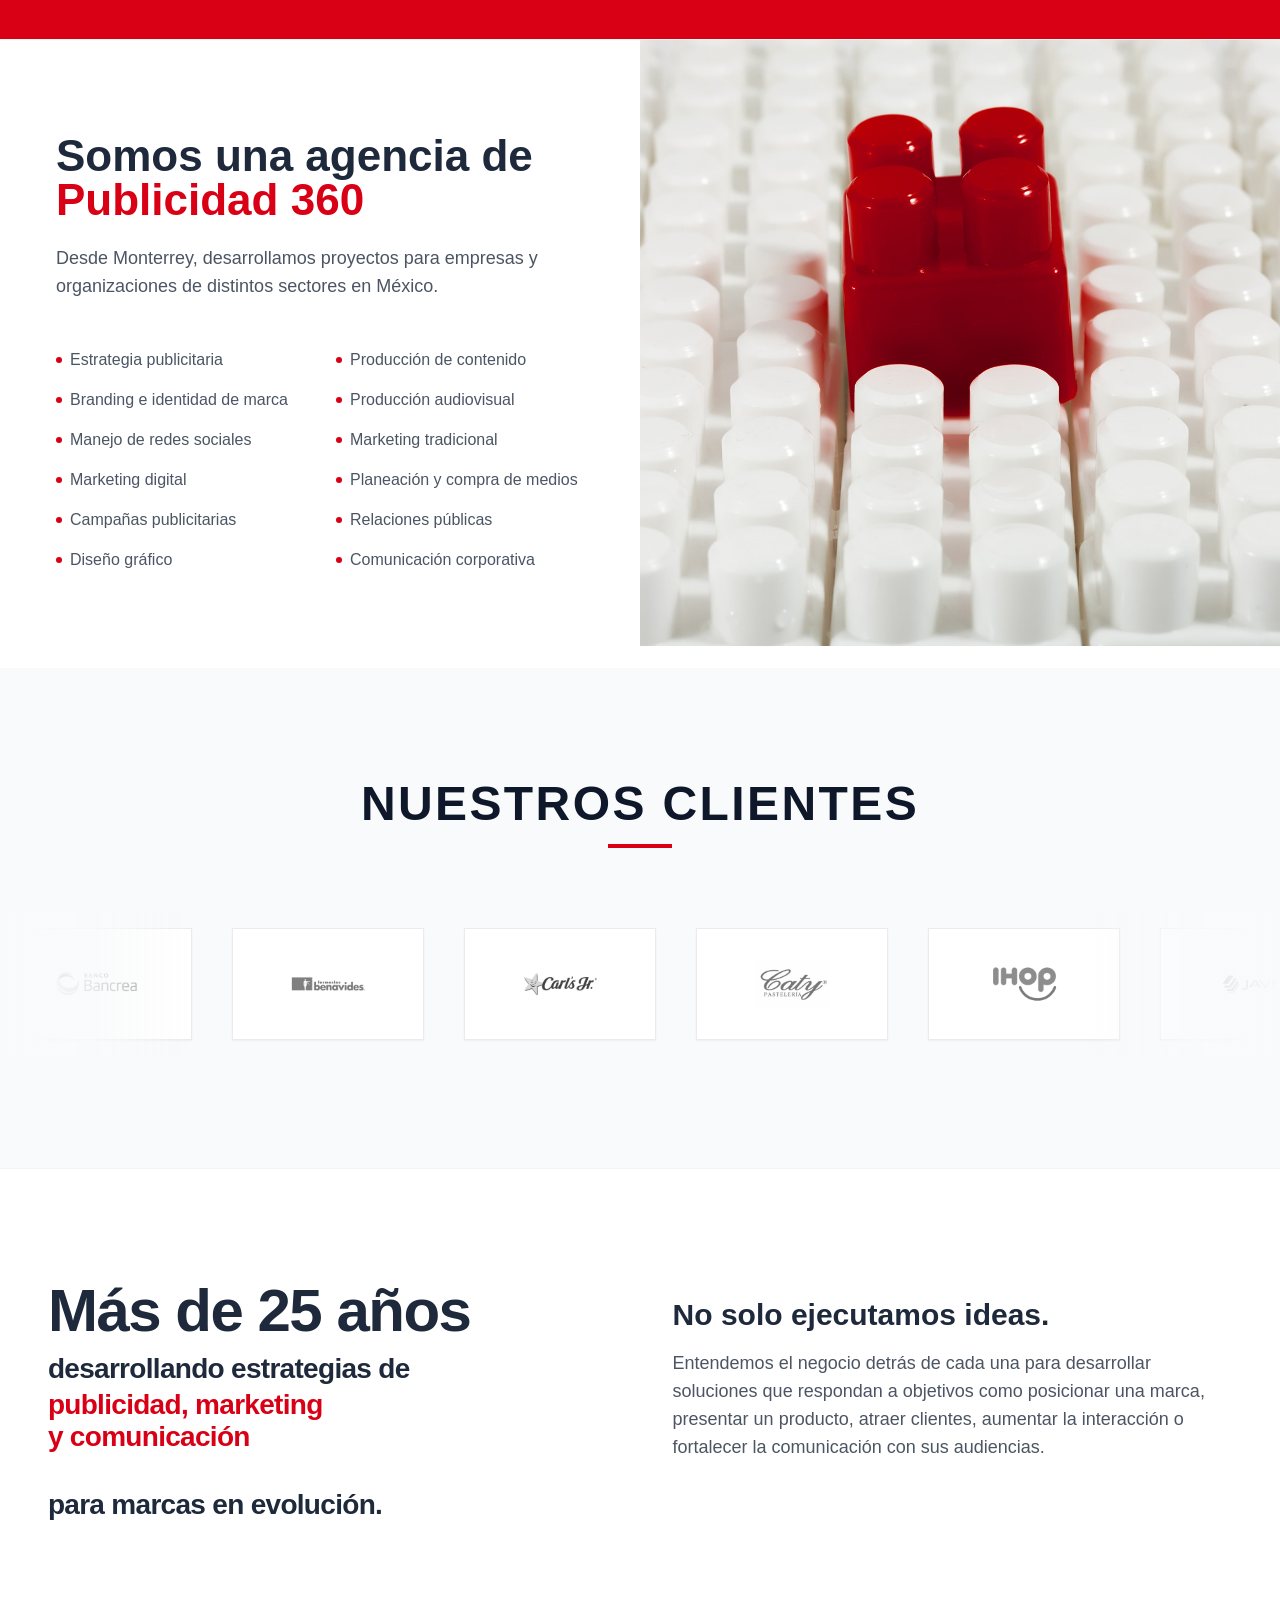
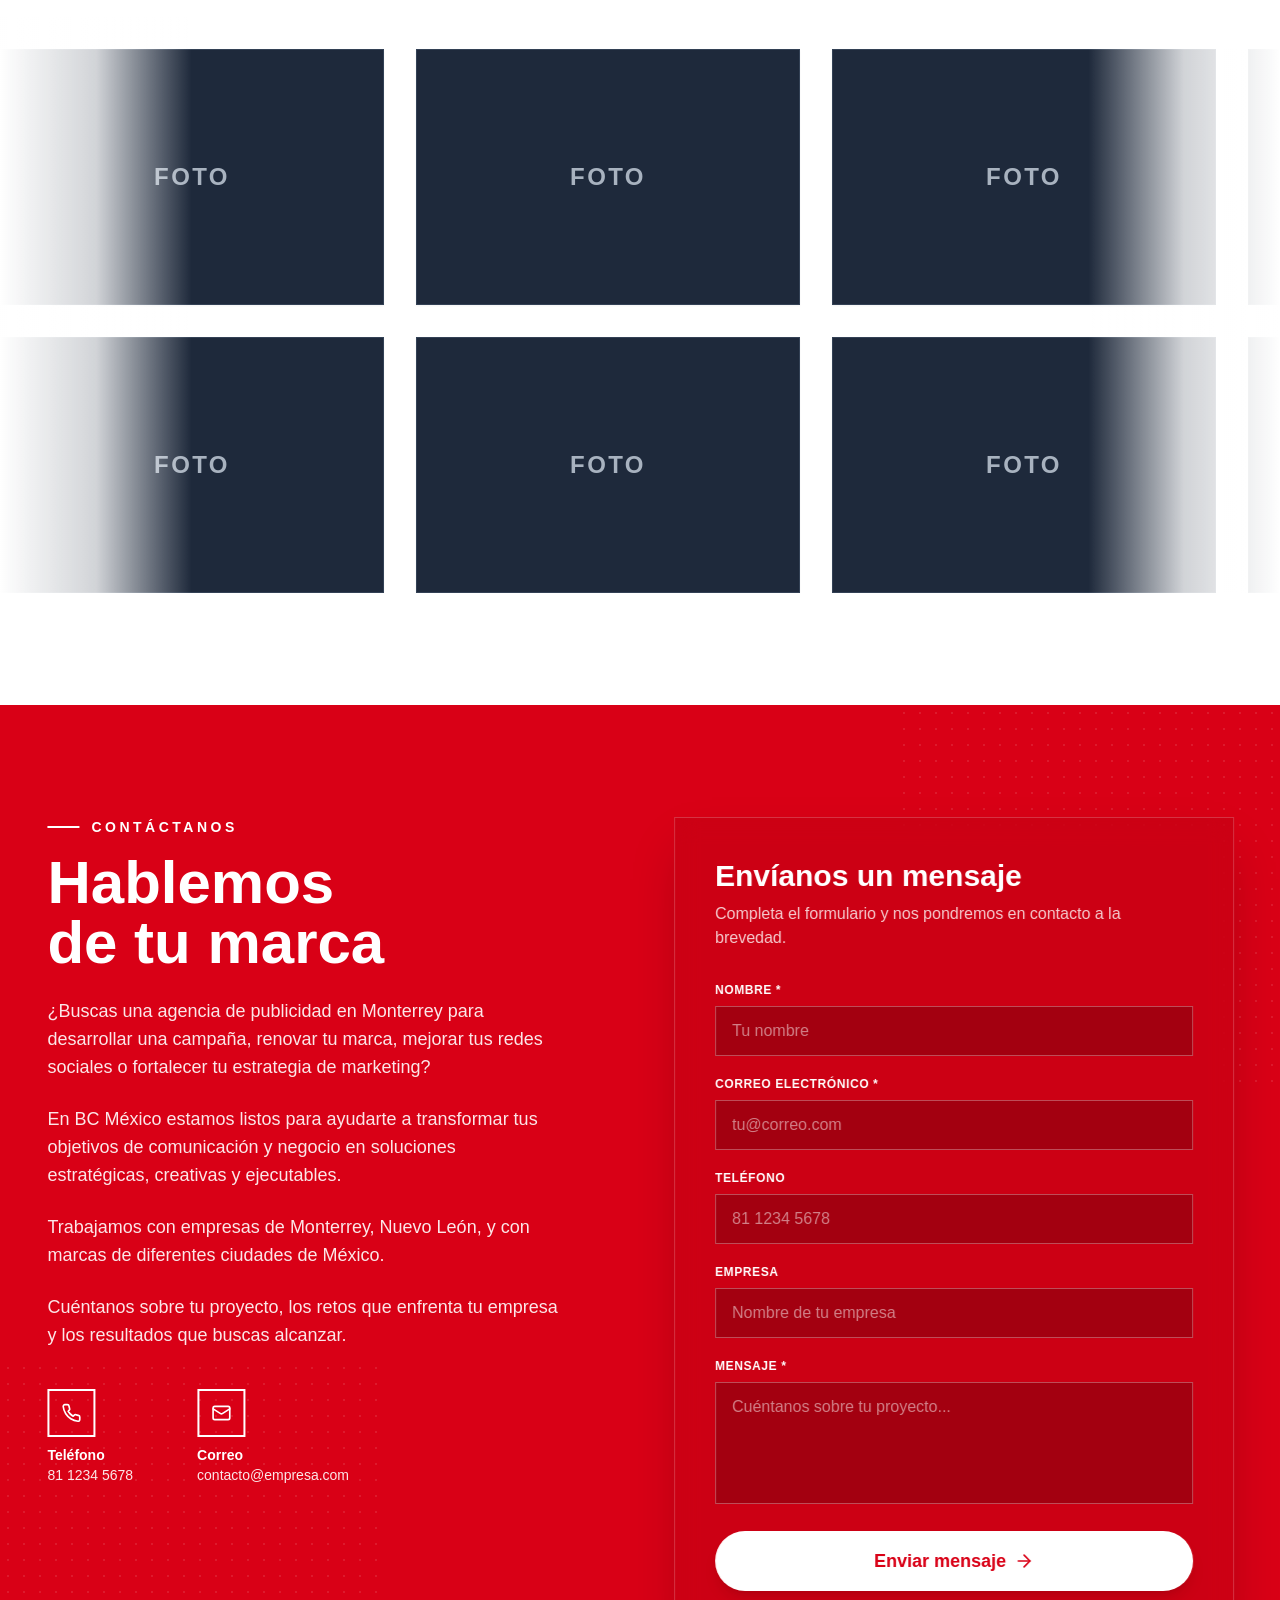
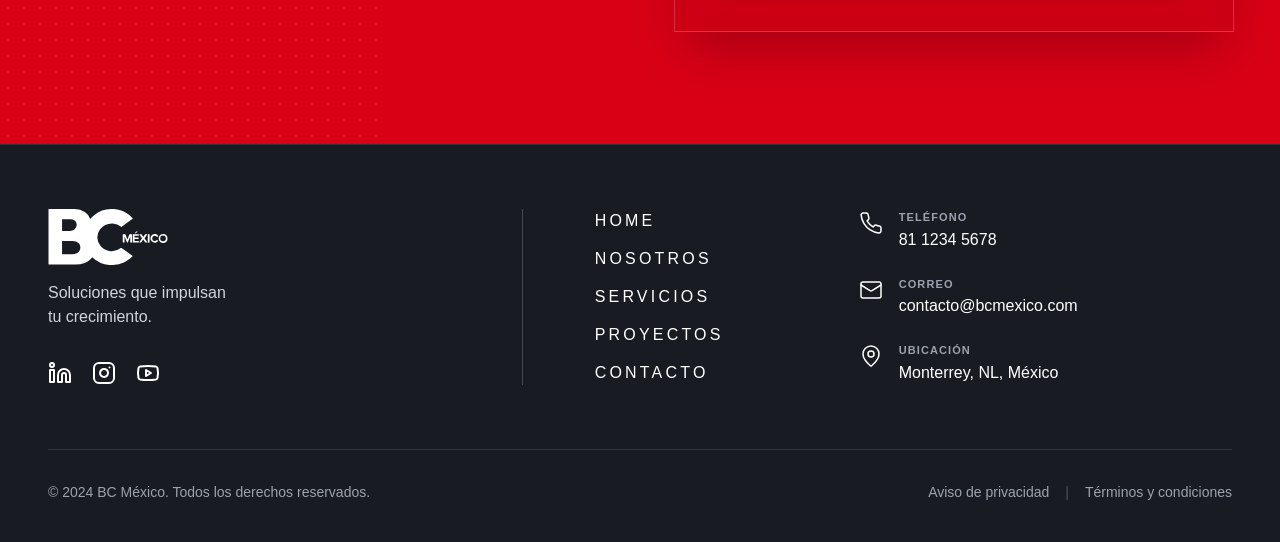
==== commit 4611496d: "Add files via upload" ====
--- a/index.html
+++ b/index.html
@@ -2,15 +2,15 @@
 <html lang="es">
   <head>
     <meta charset="UTF-8" />
-    <link rel="icon" type="image/svg+xml" href="/BC_Mexico_logoA.svg" />
+    <link rel="icon" type="image/svg+xml" href="./BC_Mexico_logoA.svg" />
     <meta name="viewport" content="width=device-width, initial-scale=1.0" />
     <title>BC México | Creamos Ideas Que Hacen Crecer Marcas</title>
     <!-- Google Fonts - Poppins -->
     <link rel="preconnect" href="https://fonts.googleapis.com">
     <link rel="preconnect" href="https://fonts.gstatic.com" crossorigin>
     <link href="https://fonts.googleapis.com/css2?family=Poppins:ital,wght@0,300;0,400;0,500;0,600;0,700;0,800;0,900;1,400;1,600&display=swap" rel="stylesheet">
-    <script type="module" crossorigin src="/assets/index-BzXA0Eig.js"></script>
-    <link rel="stylesheet" crossorigin href="/assets/index-Bk-MIG-Q.css">
+    <script type="module" crossorigin src="./assets/index-D-GB3NGy.js"></script>
+    <link rel="stylesheet" crossorigin href="./assets/index-Bk-MIG-Q.css">
   </head>
   <body class="font-poppins antialiased bg-black text-white selection:bg-bc-red selection:text-white overflow-x-hidden">
     <div id="root"></div>
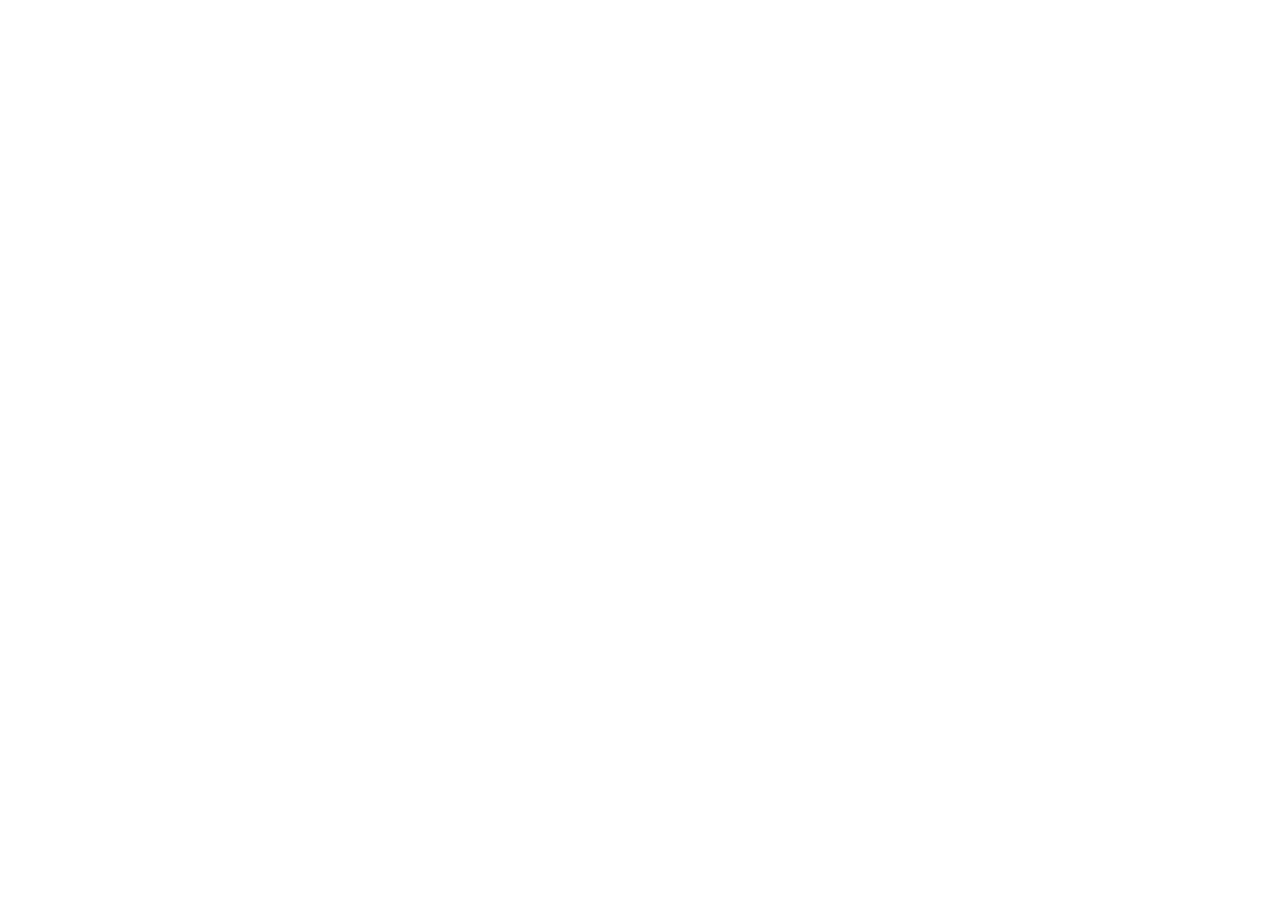
==== commit 9018791b: "Add files via upload" ====
--- a/index.html
+++ b/index.html
@@ -2,15 +2,15 @@
 <html lang="es">
   <head>
     <meta charset="UTF-8" />
-    <link rel="icon" type="image/svg+xml" href="./BC_Mexico_logoA.svg" />
+    <link rel="icon" type="image/svg+xml" href="/bcmexico/BC_Mexico_logoA.svg" />
     <meta name="viewport" content="width=device-width, initial-scale=1.0" />
     <title>BC México | Creamos Ideas Que Hacen Crecer Marcas</title>
     <!-- Google Fonts - Poppins -->
     <link rel="preconnect" href="https://fonts.googleapis.com">
     <link rel="preconnect" href="https://fonts.gstatic.com" crossorigin>
     <link href="https://fonts.googleapis.com/css2?family=Poppins:ital,wght@0,300;0,400;0,500;0,600;0,700;0,800;0,900;1,400;1,600&display=swap" rel="stylesheet">
-    <script type="module" crossorigin src="./assets/index-D-GB3NGy.js"></script>
-    <link rel="stylesheet" crossorigin href="./assets/index-Bk-MIG-Q.css">
+    <script type="module" crossorigin src="/bcmexico/assets/index-nxVJb_QR.js"></script>
+    <link rel="stylesheet" crossorigin href="/bcmexico/assets/index-Bk-MIG-Q.css">
   </head>
   <body class="font-poppins antialiased bg-black text-white selection:bg-bc-red selection:text-white overflow-x-hidden">
     <div id="root"></div>
